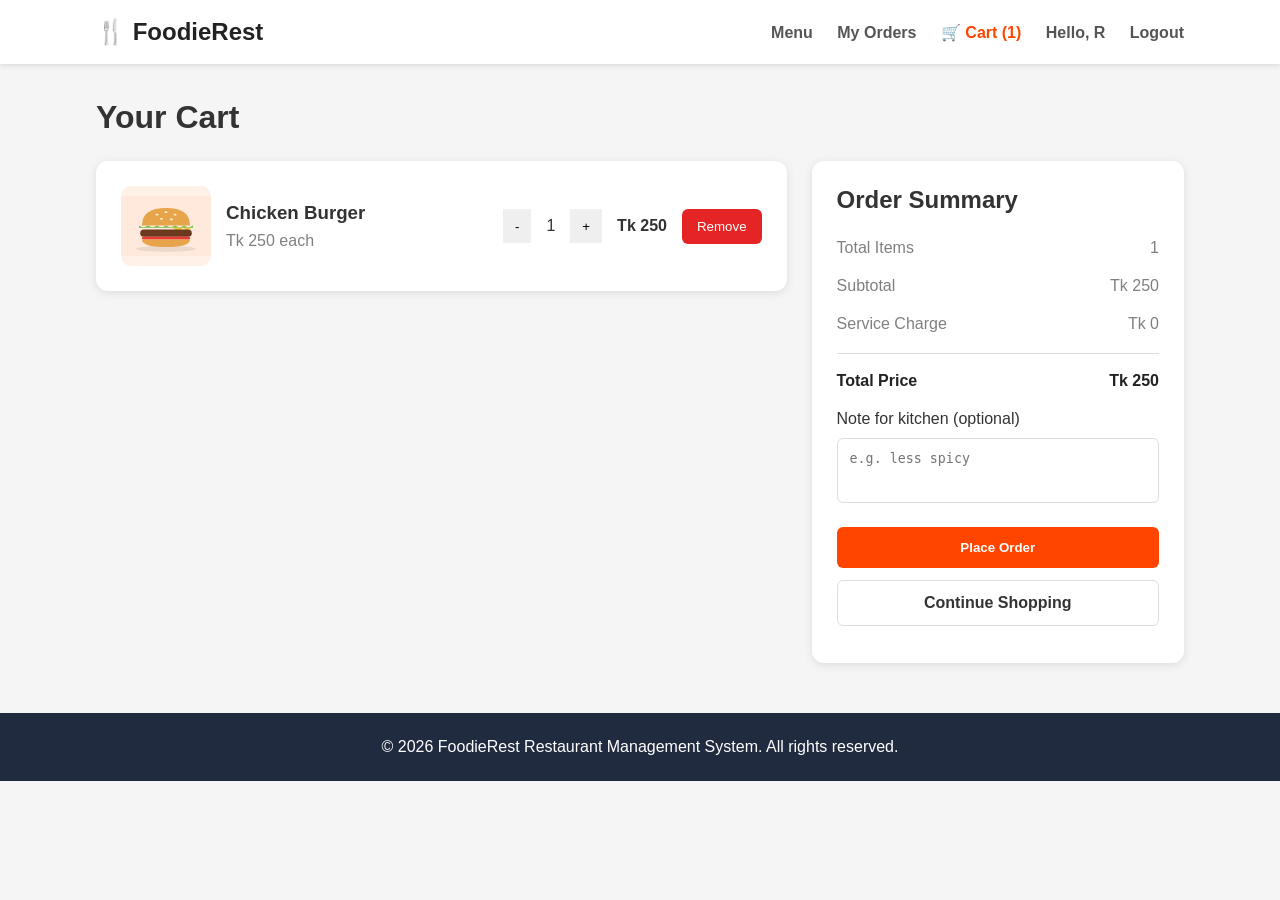
==== cart.html @ 581f88d3 "Add customer menu and cart pages" ====
<!DOCTYPE html>
<html lang="en">
<head>
    <meta charset="UTF-8">
    <meta name="viewport" content="width=device-width, initial-scale=1.0">
    <title>FoodieRest | My Cart</title>
    <link rel="stylesheet" href="cart.css">
</head>
<body>

    <!-- Navbar -->
    <header>
        <div class="navbar">
            <h2>🍴 FoodieRest</h2>

            <nav>
                <a href="customer-menu.html">Menu</a>
                <a href="my-orders.html">My Orders</a>
                <a href="cart.html" class="active">🛒 Cart (1)</a>
                <a href="profile.html">Hello, R</a>
                <a href="customer-login.html">Logout</a>
            </nav>
        </div>
    </header>

    <!-- Cart Section -->
    <main class="container">

        <h1>Your Cart</h1>

        <div class="cart-layout">

            <!-- Cart Item -->
            <div class="cart-box">

                <div class="food">
                    <img src="images/burger.svg" alt="Chicken Burger">

                    <div>
                        <h3>Chicken Burger</h3>
                        <p>Tk 250 each</p>
                    </div>

                    <div class="quantity">
                        <button type="button">-</button>
                        <span>1</span>
                        <button type="button">+</button>
                    </div>

                    <strong>Tk 250</strong>

                    <button class="remove">Remove</button>
                </div>

            </div>

            <!-- Order Summary -->
            <div class="summary">

                <h2>Order Summary</h2>

                <div class="summary-row">
                    <span>Total Items</span>
                    <span>1</span>
                </div>

                <div class="summary-row">
                    <span>Subtotal</span>
                    <span>Tk 250</span>
                </div>

                <div class="summary-row">
                    <span>Service Charge</span>
                    <span>Tk 0</span>
                </div>

                <div class="summary-row total">
                    <strong>Total Price</strong>
                    <strong>Tk 250</strong>
                </div>

                <label>Note for kitchen (optional)</label>

                <textarea placeholder="e.g. less spicy"></textarea>

                <button class="place-order">Place Order</button>

                <a href="customer-menu.html" class="continue">
                    Continue Shopping
                </a>

            </div>

        </div>

    </main>

    <!-- Footer -->
    <footer>
        <p>© 2026 FoodieRest Restaurant Management System. All rights reserved.</p>
    </footer>

</body>
</html>
---- cart.css ----
* {
    margin: 0;
    padding: 0;
    box-sizing: border-box;
}

body {
    font-family: Arial, sans-serif;
    background: #f5f5f5;
    color: #333;
}

/* Navbar */

header {
    background: white;
    padding: 18px 0;
    box-shadow: 0 2px 5px #ddd;
}

.navbar {
    width: 85%;
    margin: auto;
    display: flex;
    justify-content: space-between;
    align-items: center;
}

.navbar h2 {
    color: #222;
}

.navbar h2 {
    color: #222;
}

.navbar h2::first-letter {
    color: orangered;
}

nav a {
    text-decoration: none;
    color: #555;
    margin-left: 20px;
    font-weight: bold;
}

nav a:hover,
nav .active {
    color: orangered;
}

/* Main Container */

.container {
    width: 85%;
    margin: 35px auto;
}

.container h1 {
    margin-bottom: 25px;
}

/* Cart Layout */

.cart-layout {
    display: flex;
    gap: 25px;
    align-items: flex-start;
}

.cart-box {
    background: white;
    width: 65%;
    padding: 25px;
    border-radius: 12px;
    box-shadow: 0 2px 8px #ddd;
}

.food {
    display: flex;
    align-items: center;
    gap: 15px;
}

.food img {
    width: 90px;
    height: 80px;
    object-fit: contain;
    background: #fff0e8;
    border-radius: 10px;
}

.food p {
    color: gray;
    margin-top: 8px;
}

.quantity {
    display: flex;
    align-items: center;
    margin-left: auto;
    background: #f1f1f1;
}

.quantity button {
    padding: 8px 12px;
    border: none;
    cursor: pointer;
}

.quantity span {
    padding: 8px 15px;
    background: white;
}

.remove {
    background: #e52525;
    color: white;
    border: none;
    padding: 10px 15px;
    border-radius: 6px;
    cursor: pointer;
}

/* Order Summary */

.summary {
    background: white;
    width: 35%;
    padding: 25px;
    border-radius: 12px;
    box-shadow: 0 2px 8px #ddd;
}

.summary h2 {
    margin-bottom: 25px;
}

.summary-row {
    display: flex;
    justify-content: space-between;
    margin: 20px 0;
    color: gray;
}

.total {
    border-top: 1px solid #ddd;
    padding-top: 18px;
    color: #222;
}

.summary label {
    display: block;
    margin-bottom: 10px;
}

.summary textarea {
    width: 100%;
    height: 65px;
    padding: 12px;
    border: 1px solid #ddd;
    border-radius: 6px;
    resize: none;
    margin-bottom: 20px;
}

.place-order,
.continue {
    display: block;
    width: 100%;
    padding: 13px;
    text-align: center;
    border-radius: 6px;
    margin-bottom: 12px;
    cursor: pointer;
    text-decoration: none;
    font-weight: bold;
}

.place-order {
    background: orangered;
    color: white;
    border: none;
}

.continue {
    background: white;
    color: #333;
    border: 1px solid #ddd;
}

/* Footer */

footer {
    background: #202b40;
    color: white;
    text-align: center;
    padding: 25px;
    margin-top: 50px;
}

/* Responsive */

@media (max-width: 768px) {

    .navbar {
        flex-direction: column;
        gap: 15px;
    }

    nav a {
        margin: 5px;
    }

    .cart-layout {
        flex-direction: column;
    }

    .cart-box,
    .summary {
        width: 100%;
    }

    .food {
        flex-wrap: wrap;
    }
}
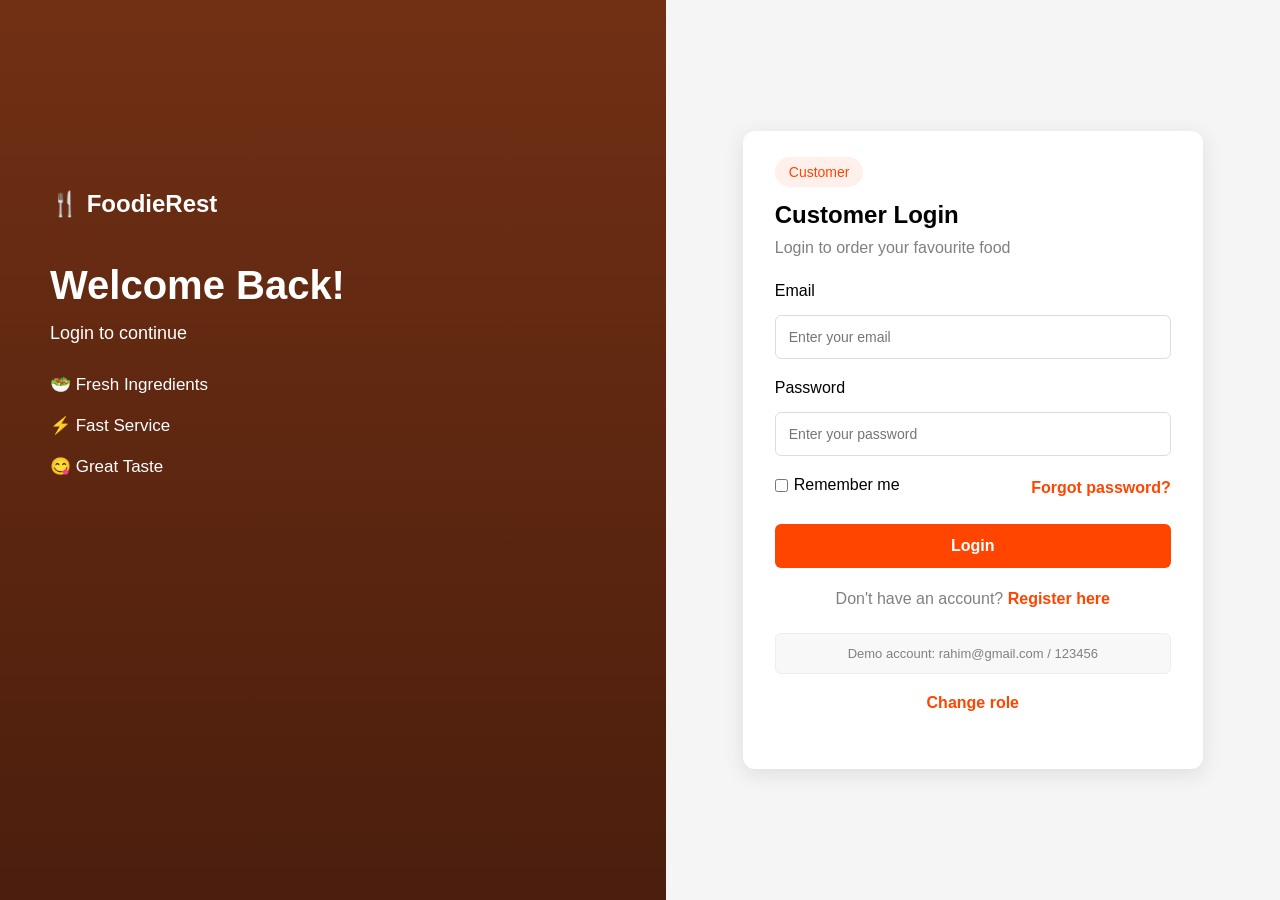
==== commit 861ebc52: "Update all customer HTML and CSS pages" ====
--- a/cart.html
+++ b/cart.html
@@ -17,9 +17,11 @@
             <nav>
                 <a href="customer-menu.html">Menu</a>
                 <a href="my-orders.html">My Orders</a>
-                <a href="cart.html" class="active">🛒 Cart (1)</a>
-                <a href="profile.html">Hello, R</a>
-                <a href="customer-login.html">Logout</a>
+                <a href="cart.html" class="active">
+                    🛒 Cart (<span id="cartCount">0</span>)
+                </a>
+                <a href="profile.html" id="userName">Hello</a>
+                <a href="customer-login.html" onclick="logout()">Logout</a>
             </nav>
         </div>
     </header>
@@ -31,28 +33,9 @@
 
         <div class="cart-layout">
 
-            <!-- Cart Item -->
-            <div class="cart-box">
-
-                <div class="food">
-                    <img src="images/burger.svg" alt="Chicken Burger">
-
-                    <div>
-                        <h3>Chicken Burger</h3>
-                        <p>Tk 250 each</p>
-                    </div>
-
-                    <div class="quantity">
-                        <button type="button">-</button>
-                        <span>1</span>
-                        <button type="button">+</button>
-                    </div>
-
-                    <strong>Tk 250</strong>
-
-                    <button class="remove">Remove</button>
-                </div>
-
+            <!-- Cart Items -->
+            <div class="cart-box" id="cartList">
+                <!-- JavaScript will show cart items here -->
             </div>
 
             <!-- Order Summary -->
@@ -62,12 +45,12 @@
 
                 <div class="summary-row">
                     <span>Total Items</span>
-                    <span>1</span>
+                    <span id="totalItems">0</span>
                 </div>
 
                 <div class="summary-row">
                     <span>Subtotal</span>
-                    <span>Tk 250</span>
+                    <span id="subtotal">Tk 0</span>
                 </div>
 
                 <div class="summary-row">
@@ -77,14 +60,16 @@
 
                 <div class="summary-row total">
                     <strong>Total Price</strong>
-                    <strong>Tk 250</strong>
+                    <strong id="totalPrice">Tk 0</strong>
                 </div>
 
-                <label>Note for kitchen (optional)</label>
+                <label for="note">Note for kitchen (optional)</label>
 
-                <textarea placeholder="e.g. less spicy"></textarea>
+                <textarea id="note" placeholder="e.g. less spicy"></textarea>
 
-                <button class="place-order">Place Order</button>
+                <button class="place-order" onclick="placeOrder()">
+                    Place Order
+                </button>
 
                 <a href="customer-menu.html" class="continue">
                     Continue Shopping
@@ -101,5 +86,14 @@
         <p>© 2026 FoodieRest Restaurant Management System. All rights reserved.</p>
     </footer>
 
+    <!-- JavaScript Files -->
+    <script src="customer-storage.js"></script>
+    <script src="customer-auth.js"></script>
+    <script src="customer.js"></script>
+
+    <script>
+        loadCartPage();
+    </script>
+
 </body>
 </html>
--- a/cart.css
+++ b/cart.css
@@ -1,3 +1,5 @@
+
+/* Basic Setup */
 
 * {
     margin: 0;
@@ -29,14 +31,6 @@
 
 .navbar h2 {
     color: #222;
-}
-
-.navbar h2 {
-    color: #222;
-}
-
-.navbar h2::first-letter {
-    color: orangered;
 }
 
 nav a {
@@ -70,125 +64,224 @@
     align-items: flex-start;
 }
 
+/* Cart Items Box */
+
+#cartList,
 .cart-box {
     background: white;
     width: 65%;
-    padding: 25px;
+    padding: 24px;
     border-radius: 12px;
     box-shadow: 0 2px 8px #ddd;
 }
 
-.food {
+/* Single Cart Item */
+
+.cart-item {
     display: flex;
     align-items: center;
-    gap: 15px;
-}
-
-.food img {
+    gap: 16px;
+    padding: 16px 0;
+    border-bottom: 1px solid #eee;
+    width: 100%;
+}
+
+.cart-item:last-child {
+    border-bottom: none;
+}
+
+/* Food Image */
+
+.cart-item img {
     width: 90px;
-    height: 80px;
+    height: 85px;
     object-fit: contain;
     background: #fff0e8;
     border-radius: 10px;
-}
-
-.food p {
+    flex-shrink: 0;
+}
+
+/* Food Name */
+
+.item-name {
+    flex: 1;
+    min-width: 130px;
+}
+
+.item-name h3 {
+    font-size: 17px;
+    margin-bottom: 7px;
+}
+
+.item-name p {
     color: gray;
-    margin-top: 8px;
-}
-
-.quantity {
+    font-size: 14px;
+}
+
+/* Quantity Buttons */
+
+.qty-control {
     display: flex;
     align-items: center;
-    margin-left: auto;
-    background: #f1f1f1;
-}
-
-.quantity button {
-    padding: 8px 12px;
+    flex-shrink: 0;
+}
+
+.qty-control button {
+    width: 35px;
+    height: 35px;
     border: none;
+    background: #f0f1f3;
+    font-size: 18px;
     cursor: pointer;
 }
 
-.quantity span {
-    padding: 8px 15px;
-    background: white;
-}
-
-.remove {
+.qty-control button:hover {
+    background: #ffddd0;
+    color: orangered;
+}
+
+.qty-control span {
+    width: 38px;
+    height: 35px;
+    display: flex;
+    justify-content: center;
+    align-items: center;
+    background: white;
+    font-size: 15px;
+}
+
+/* Item Subtotal */
+
+.cart-item .subtotal {
+    font-size: 15px;
+    font-weight: bold;
+    white-space: nowrap;
+    min-width: 65px;
+}
+
+/* Remove Button */
+
+.btn-red {
     background: #e52525;
     color: white;
     border: none;
+    border-radius: 6px;
+}
+
+.btn-red:hover {
+    background: #c91818;
+}
+
+/* Button Size */
+
+.btn-small {
     padding: 10px 15px;
-    border-radius: 6px;
+    font-size: 13px;
     cursor: pointer;
+    white-space: nowrap;
 }
 
 /* Order Summary */
 
-.summary {
+.summary,
+.summary-box {
     background: white;
     width: 35%;
-    padding: 25px;
+    padding: 24px;
     border-radius: 12px;
     box-shadow: 0 2px 8px #ddd;
 }
 
-.summary h2 {
-    margin-bottom: 25px;
+.summary h2,
+.summary-box h2 {
+    font-size: 22px;
+    margin-bottom: 22px;
 }
 
 .summary-row {
     display: flex;
     justify-content: space-between;
-    margin: 20px 0;
+    margin: 18px 0;
     color: gray;
-}
-
-.total {
+    font-size: 14px;
+}
+
+.summary-row.total {
     border-top: 1px solid #ddd;
     padding-top: 18px;
     color: #222;
-}
-
-.summary label {
+    font-size: 16px;
+}
+
+/* Kitchen Note */
+
+.summary label,
+.summary-box label {
     display: block;
     margin-bottom: 10px;
-}
-
-.summary textarea {
+    font-size: 14px;
+}
+
+.summary textarea,
+.summary-box textarea {
     width: 100%;
-    height: 65px;
+    height: 75px;
     padding: 12px;
     border: 1px solid #ddd;
     border-radius: 6px;
     resize: none;
-    margin-bottom: 20px;
-}
-
-.place-order,
-.continue {
+    margin-bottom: 18px;
+    font-family: Arial, sans-serif;
+    font-size: 14px;
+}
+
+/* Place Order Button */
+
+.btn-primary,
+.place-order {
+    background: #ff4b18;
+    color: white;
+    border: none;
+    border-radius: 6px;
+    padding: 13px;
+    cursor: pointer;
+    font-weight: bold;
+}
+
+.btn-primary:hover,
+.place-order:hover {
+    background: #e63e00;
+}
+
+/* Continue Shopping */
+
+.continue,
+.btn-outline {
     display: block;
     width: 100%;
     padding: 13px;
     text-align: center;
+    border: 1px solid #ddd;
     border-radius: 6px;
-    margin-bottom: 12px;
-    cursor: pointer;
+    background: white;
+    color: #333;
     text-decoration: none;
     font-weight: bold;
-}
-
-.place-order {
-    background: orangered;
-    color: white;
-    border: none;
-}
-
-.continue {
-    background: white;
-    color: #333;
-    border: 1px solid #ddd;
+    margin-top: 12px;
+}
+
+.continue:hover,
+.btn-outline:hover {
+    background: #f5f5f5;
+}
+
+/* Empty Cart Message */
+
+.empty-text {
+    text-align: center;
+    padding: 30px;
+    color: gray;
+    font-size: 16px;
 }
 
 /* Footer */
@@ -203,7 +296,7 @@
 
 /* Responsive */
 
-@media (max-width: 768px) {
+@media (max-width: 900px) {
 
     .navbar {
         flex-direction: column;
@@ -218,12 +311,18 @@
         flex-direction: column;
     }
 
+    #cartList,
     .cart-box,
-    .summary {
+    .summary,
+    .summary-box {
         width: 100%;
     }
 
-    .food {
+    .cart-item {
         flex-wrap: wrap;
     }
-}
+
+    .item-name {
+        min-width: 150px;
+    }
+}
